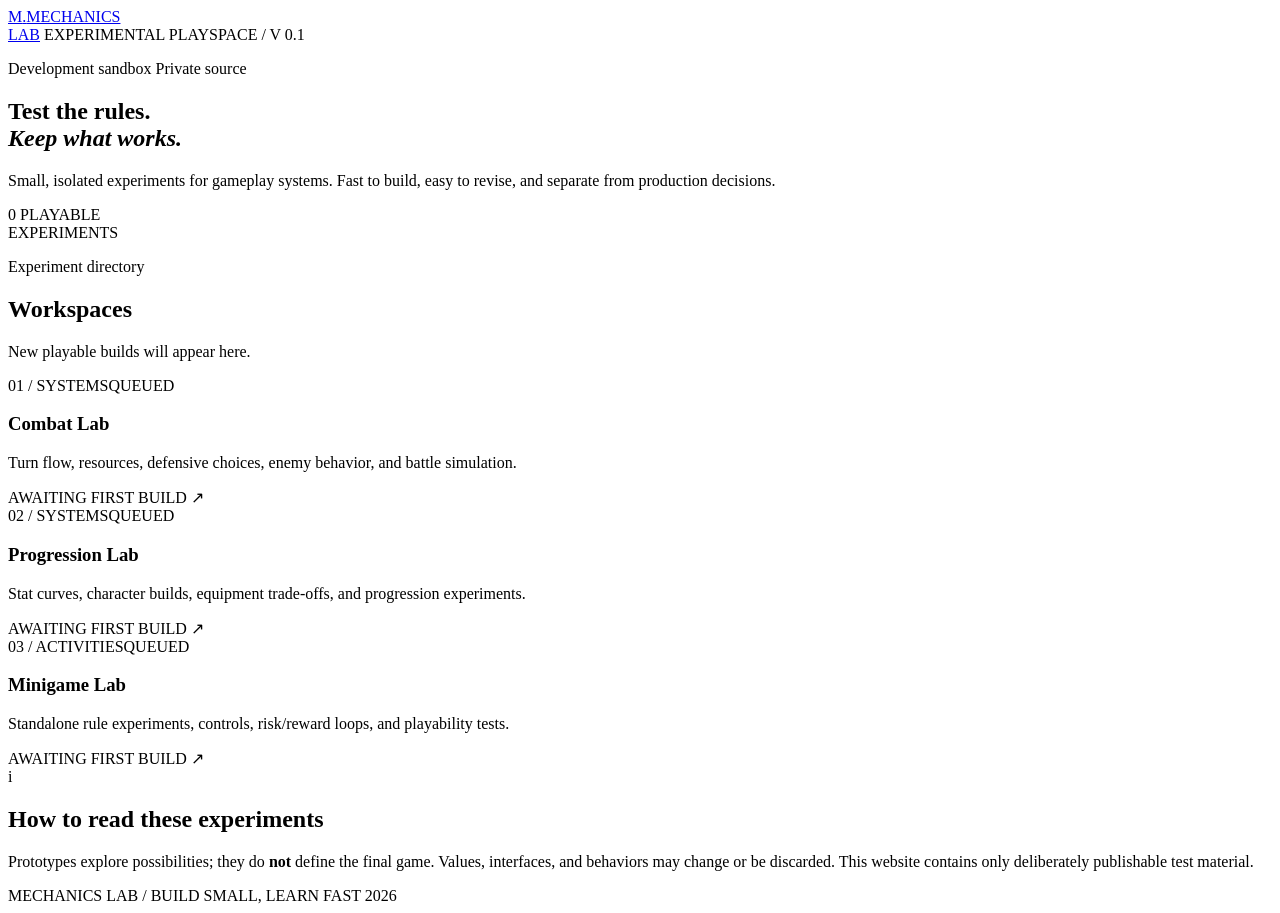
==== docs/index.html @ c1a4bb71 "deploy: add Mechanics Lab index.html" ====
<!doctype html>
<html lang="en">
<head>
  <meta charset="utf-8">
  <meta name="viewport" content="width=device-width, initial-scale=1">
  <meta name="robots" content="noindex, nofollow, noarchive">
  <meta name="description" content="A lightweight playground for game-mechanics experiments.">
  <meta name="theme-color" content="#10191f">
  <title>Mechanics Lab · Prototype Index</title>
  <link rel="stylesheet" href="./styles.css">
  <script src="./app.js" defer></script>
</head>
<body>
  <div class="shell">
    <header class="site-header">
      <a class="brand" href="./" aria-label="Mechanics Lab home"><span class="brand-mark">M<span class="brand-dot">.</span></span><span class="brand-label">MECHANICS<br>LAB</span></a>
      <span class="header-meta">EXPERIMENTAL PLAYSPACE <span aria-hidden="true">/</span> V 0.1</span>
    </header>

    <main id="main">
      <section class="hero" aria-labelledby="hero-title">
        <p class="eyebrow"><span class="pulse" aria-hidden="true"></span> Development sandbox <span class="hairline"></span> Private source</p>
        <div class="hero-grid">
          <div>
            <h1 id="hero-title">Test the rules.<br><em>Keep what works.</em></h1>
            <p class="hero-description">Small, isolated experiments for gameplay systems. Fast to build, easy to revise, and separate from production decisions.</p>
          </div>
          <div class="hero-metric" aria-label="Number of live prototypes">
            <span class="metric-number" id="prototype-count">0</span>
            <span class="metric-label">PLAYABLE<br>EXPERIMENTS</span>
          </div>
        </div>
      </section>

      <section class="catalogue" aria-labelledby="catalogue-title">
        <div class="section-heading">
          <div>
            <p class="eyebrow">Experiment directory</p>
            <h2 id="catalogue-title">Workspaces</h2>
          </div>
          <p class="section-note">New playable builds will appear here.</p>
        </div>
        <div class="card-grid">
          <article class="lab-card" data-status="planned">
            <div class="card-top"><span class="card-number">01 / SYSTEMS</span><span class="card-status">QUEUED</span></div>
            <h3>Combat Lab</h3>
            <p>Turn flow, resources, defensive choices, enemy behavior, and battle simulation.</p>
            <span class="card-footer">AWAITING FIRST BUILD <span aria-hidden="true">↗</span></span>
          </article>
          <article class="lab-card" data-status="planned">
            <div class="card-top"><span class="card-number">02 / SYSTEMS</span><span class="card-status">QUEUED</span></div>
            <h3>Progression Lab</h3>
            <p>Stat curves, character builds, equipment trade-offs, and progression experiments.</p>
            <span class="card-footer">AWAITING FIRST BUILD <span aria-hidden="true">↗</span></span>
          </article>
          <article class="lab-card" data-status="planned">
            <div class="card-top"><span class="card-number">03 / ACTIVITIES</span><span class="card-status">QUEUED</span></div>
            <h3>Minigame Lab</h3>
            <p>Standalone rule experiments, controls, risk/reward loops, and playability tests.</p>
            <span class="card-footer">AWAITING FIRST BUILD <span aria-hidden="true">↗</span></span>
          </article>
        </div>
      </section>

      <section class="note-panel" aria-labelledby="note-title">
        <span class="note-icon" aria-hidden="true">i</span>
        <div>
          <h2 id="note-title">How to read these experiments</h2>
          <p>Prototypes explore possibilities; they do <strong>not</strong> define the final game. Values, interfaces, and behaviors may change or be discarded. This website contains only deliberately publishable test material.</p>
        </div>
      </section>
    </main>

    <footer class="site-footer">
      <span>MECHANICS LAB <span class="muted">/ BUILD SMALL, LEARN FAST</span></span>
      <span id="footer-year">2026</span>
    </footer>
  </div>
</body>
</html>
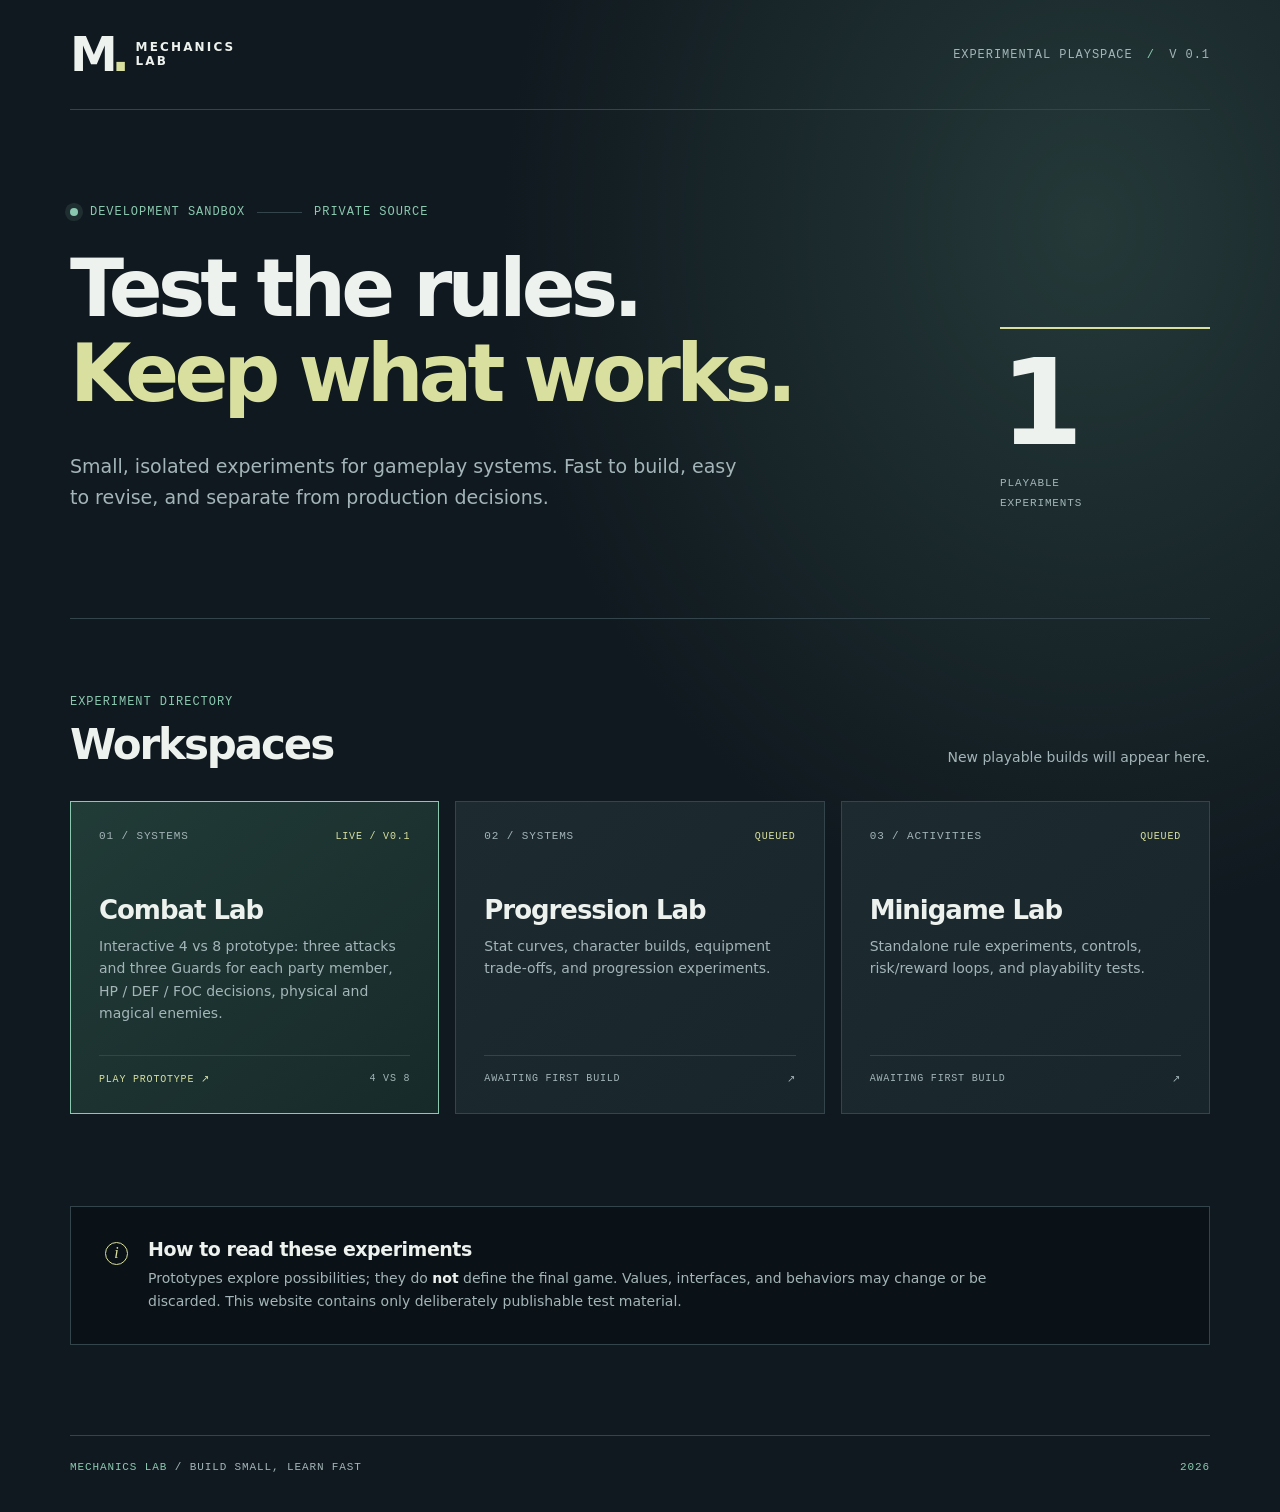
==== commit be1f0327: "deploy: update mechanics lab site" ====
--- a/docs/index.html
+++ b/docs/index.html
@@ -41,11 +41,11 @@
           <p class="section-note">New playable builds will appear here.</p>
         </div>
         <div class="card-grid">
-          <article class="lab-card" data-status="planned">
-            <div class="card-top"><span class="card-number">01 / SYSTEMS</span><span class="card-status">QUEUED</span></div>
+          <article class="lab-card" data-status="live">
+            <div class="card-top"><span class="card-number">01 / SYSTEMS</span><span class="card-status">LIVE / V0.1</span></div>
             <h3>Combat Lab</h3>
-            <p>Turn flow, resources, defensive choices, enemy behavior, and battle simulation.</p>
-            <span class="card-footer">AWAITING FIRST BUILD <span aria-hidden="true">↗</span></span>
+            <p>Interactive 4 vs 8 prototype: three attacks and three Guards for each party member, HP / DEF / FOC decisions, physical and magical enemies.</p>
+            <span class="card-footer"><a href="./combat/" aria-label="Open playable Combat Lab prototype">PLAY PROTOTYPE ↗</a><span>4 VS 8</span></span>
           </article>
           <article class="lab-card" data-status="planned">
             <div class="card-top"><span class="card-number">02 / SYSTEMS</span><span class="card-status">QUEUED</span></div>
--- a/docs/styles.css
+++ b/docs/styles.css
@@ -0,0 +1,87 @@
+:root {
+  color-scheme: dark;
+  --bg: #10191f;
+  --bg-deep: #0b1217;
+  --surface: #19262d;
+  --surface-hover: #1d2e34;
+  --border: #33454b;
+  --text: #edf2ee;
+  --muted: #a3b5b8;
+  --accent: #d9e09f;
+  --accent-2: #8bc8b0;
+  --content-width: 1140px;
+  font-family: Inter, ui-sans-serif, system-ui, -apple-system, BlinkMacSystemFont, "Segoe UI", sans-serif;
+}
+* { box-sizing: border-box; }
+html { background: var(--bg); }
+body { margin: 0; color: var(--text); background: radial-gradient(ellipse at 85% 15%, #253939 0%, transparent 38%), var(--bg); min-height: 100vh; }
+a { color: inherit; }
+a:focus-visible, button:focus-visible { outline: 3px solid var(--accent); outline-offset: 4px; }
+.shell { width: min(calc(100% - 48px), var(--content-width)); margin-inline: auto; }
+.site-header { min-height: 110px; display: flex; justify-content: space-between; align-items: center; border-bottom: 1px solid var(--border); gap: 24px; }
+.brand { text-decoration: none; display: flex; gap: 12px; align-items: center; }
+.brand-mark { font-weight: 800; font-size: 48px; letter-spacing: -.13em; line-height: .9; }
+.brand-dot { color: var(--accent); }
+.brand-label { line-height: 1.12; letter-spacing: .18em; font-weight: 700; font-size: 12px; }
+.header-meta, .eyebrow, .card-number, .card-status, .card-footer, .site-footer, .metric-label { font-family: ui-monospace, SFMono-Regular, Consolas, "Liberation Mono", monospace; letter-spacing: .08em; }
+.header-meta { color: var(--muted); font-size: 12px; }
+.header-meta span { color: var(--accent-2); padding-inline: 6px; }
+.hero { padding: 94px 0 105px; border-bottom: 1px solid var(--border); }
+.eyebrow { text-transform: uppercase; font-size: 12px; line-height: 1.4; color: var(--accent-2); margin: 0 0 26px; display: flex; gap: 12px; align-items: center; }
+.pulse { width: 8px; height: 8px; background: var(--accent-2); border-radius: 50%; box-shadow: 0 0 0 5px rgba(139,200,176,.12); flex-shrink: 0; }
+.hairline { width: 45px; height: 1px; background: var(--border); display: inline-block; }
+.hero-grid { display: grid; grid-template-columns: minmax(0,1fr) 210px; gap: 50px; align-items: end; }
+h1 { max-width: 860px; margin: 0; font-weight: 650; font-size: clamp(43px, 6.2vw, 82px); line-height: 1.07; letter-spacing: -.06em; }
+h1 em { font-style: normal; color: var(--accent); }
+.hero-description { max-width: 670px; margin: 34px 0 0; color: var(--muted); font-size: clamp(16px, 1.5vw, 19px); line-height: 1.65; }
+.hero-metric { border-top: 2px solid var(--accent); display: flex; flex-direction: column; align-items: flex-start; padding-top: 18px; }
+.metric-number { font-size: clamp(78px, 10vw, 120px); letter-spacing: -.1em; line-height: .94; font-weight: 600; }
+.metric-label { color: var(--muted); font-size: 11px; line-height: 1.8; margin-top: 14px; }
+.catalogue { padding: 75px 0 92px; }
+.section-heading { display: flex; justify-content: space-between; align-items: end; gap: 24px; margin-bottom: 32px; }
+.section-heading .eyebrow { margin-bottom: 9px; }
+h2 { font-size: clamp(26px, 3.3vw, 42px); margin: 0; font-weight: 600; letter-spacing: -.05em; }
+.section-note { color: var(--muted); margin: 0 0 4px; font-size: 14px; }
+.card-grid { display: grid; grid-template-columns: repeat(3,minmax(0,1fr)); gap: 16px; }
+.lab-card { border: 1px solid var(--border); background: linear-gradient(140deg, #1d2b31, #18252b); min-height: 306px; padding: 28px; display: flex; flex-direction: column; }
+.lab-card[data-status="live"] { border-color: var(--accent-2); background: linear-gradient(140deg,#213b37,#172a2a); }
+.card-top { display: flex; justify-content: space-between; gap: 12px; align-items: center; margin-bottom: 53px; }
+.card-number { font-size: 11px; color: var(--muted); }
+.card-status { font-size: 10px; color: var(--accent); }
+.lab-card h3 { font-size: 26px; font-weight: 600; letter-spacing: -.04em; margin: 0 0 10px; }
+.lab-card p { color: var(--muted); line-height: 1.6; margin: 0 0 30px; font-size: 14px; }
+.card-footer { border-top: 1px solid var(--border); padding-top: 17px; margin-top: auto; color: var(--muted); font-size: 10px; display: flex; justify-content: space-between; align-items: center; }
+.card-footer a { color: var(--accent); text-decoration: none; }
+.card-footer a:hover { text-decoration: underline; }
+.note-panel { display: flex; gap: 20px; padding: 31px 34px; border: 1px solid var(--border); margin-bottom: 90px; background: var(--bg-deep); }
+.note-icon { color: var(--accent); font-family: Georgia, serif; border: 1px solid var(--accent); border-radius: 50%; width: 23px; height: 23px; flex-shrink: 0; display: grid; place-items: center; font-style: italic; margin-top: 4px; }
+.note-panel h2 { font-size: 19px; letter-spacing: -.025em; margin-bottom: 7px; }
+.note-panel p { color: var(--muted); margin: 0; font-size: 14px; line-height: 1.65; max-width: 850px; }
+.note-panel strong { color: var(--text); font-weight: 600; }
+.site-footer { display: flex; justify-content: space-between; border-top: 1px solid var(--border); padding: 25px 0 39px; color: var(--accent-2); font-size: 11px; }
+.muted { color: var(--muted); }
+.button { background: var(--accent); color: var(--bg-deep); border: 0; border-radius: 2px; padding: 12px 19px; font-family: inherit; font-weight: 700; font-size: 13px; cursor: pointer; }
+.button:hover { filter: brightness(1.08); }
+.demo-panel { margin: 35px 0 90px; background: var(--surface); border: 1px solid var(--border); padding: 30px; }
+.demo-panel p { color: var(--muted); }
+.counter { font-size: 60px; margin: 22px 0; font-weight: 650; font-variant-numeric: tabular-nums; }
+.demo-actions { display: flex; gap: 12px; flex-wrap: wrap; }
+.secondary-button { color: var(--text); border: 1px solid var(--border); background: transparent; border-radius: 2px; padding: 12px 19px; cursor: pointer; }
+@media (max-width: 850px) {
+ .hero-grid { grid-template-columns: 1fr; gap: 46px; }
+ .hero-metric { max-width: 230px; }
+ .card-grid { grid-template-columns: 1fr; }
+ .lab-card { min-height: 245px; }
+ .card-top { margin-bottom: 32px; }
+ .section-note { display: none; }
+}
+@media (max-width: 560px) {
+ .shell { width: min(calc(100% - 32px), var(--content-width)); }
+ .site-header { min-height: 90px; }
+ .header-meta { display: none; }
+ .hero { padding: 65px 0 70px; }
+ .catalogue { padding: 55px 0 60px; }
+ .lab-card { padding: 22px; }
+ .note-panel { padding: 22px; margin-bottom: 60px; }
+ .site-footer { line-height: 1.7; }
+}
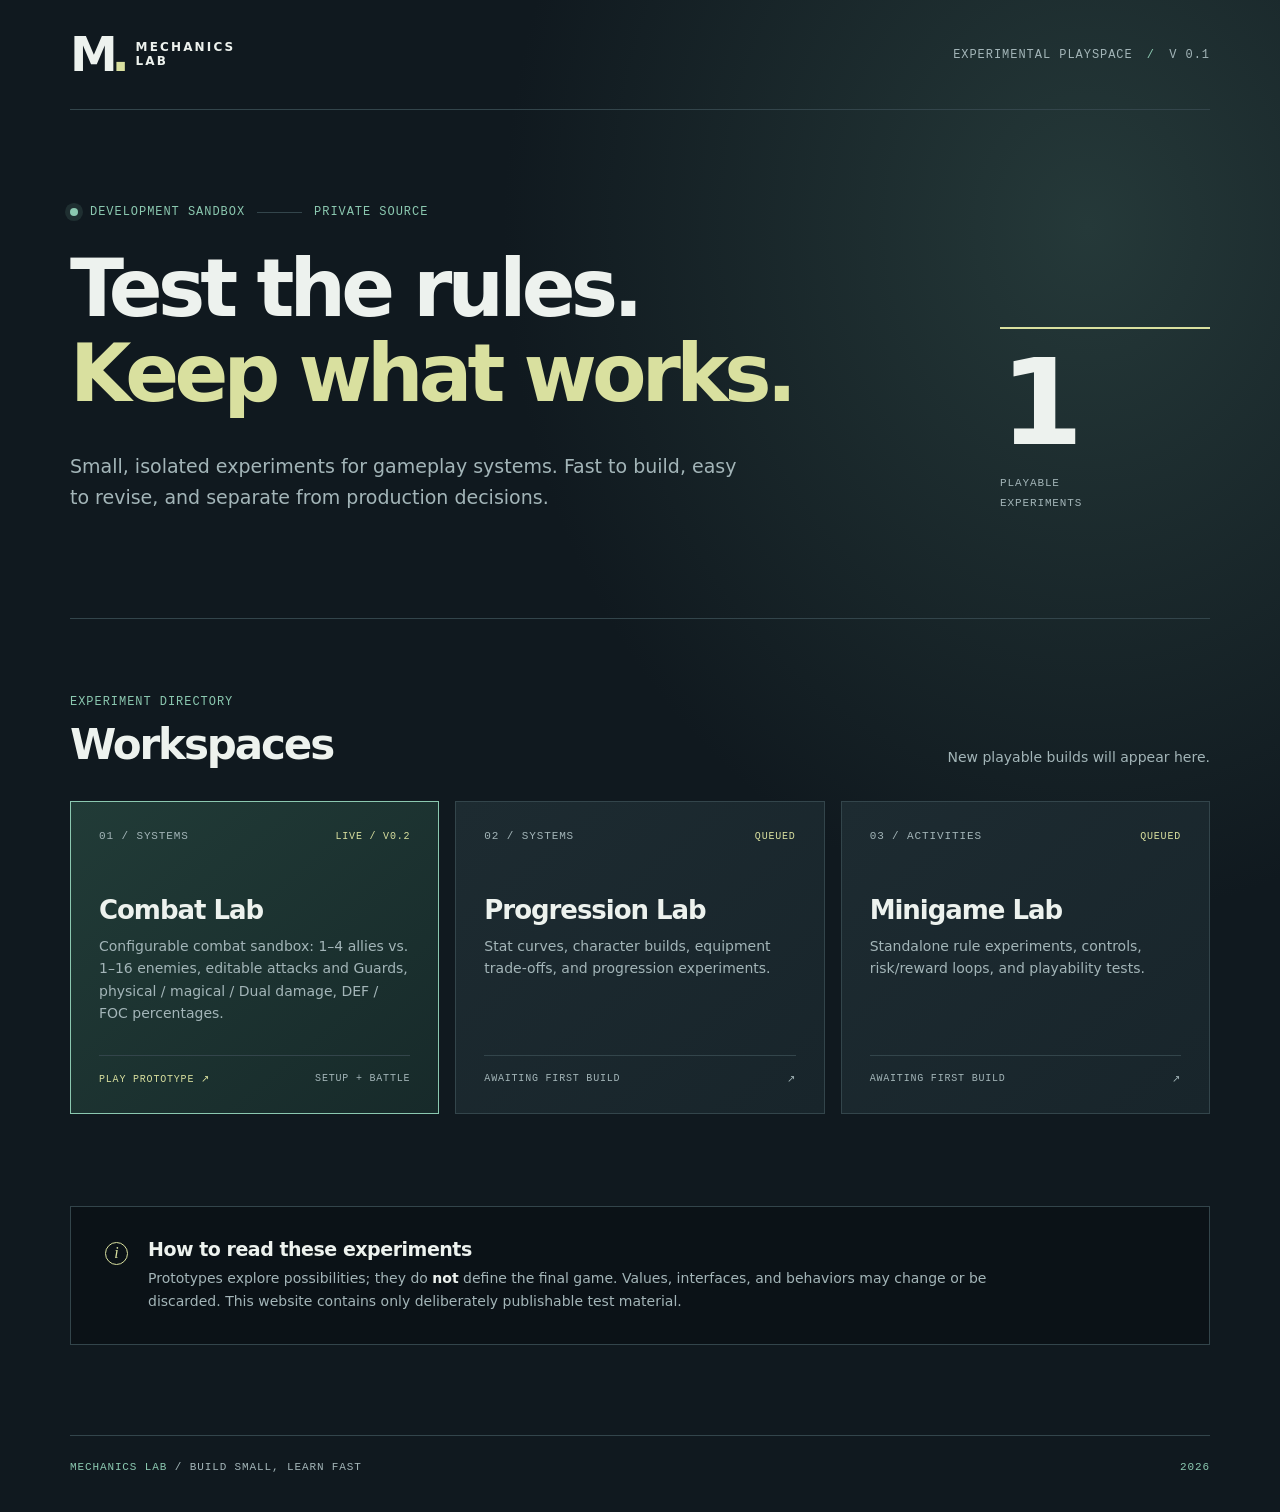
==== commit 5e326098: "deploy: update mechanics lab site" ====
--- a/docs/index.html
+++ b/docs/index.html
@@ -42,10 +42,10 @@
         </div>
         <div class="card-grid">
           <article class="lab-card" data-status="live">
-            <div class="card-top"><span class="card-number">01 / SYSTEMS</span><span class="card-status">LIVE / V0.1</span></div>
+            <div class="card-top"><span class="card-number">01 / SYSTEMS</span><span class="card-status">LIVE / V0.2</span></div>
             <h3>Combat Lab</h3>
-            <p>Interactive 4 vs 8 prototype: three attacks and three Guards for each party member, HP / DEF / FOC decisions, physical and magical enemies.</p>
-            <span class="card-footer"><a href="./combat/" aria-label="Open playable Combat Lab prototype">PLAY PROTOTYPE ↗</a><span>4 VS 8</span></span>
+            <p>Configurable combat sandbox: 1–4 allies vs. 1–16 enemies, editable attacks and Guards, physical / magical / Dual damage, DEF / FOC percentages.</p>
+            <span class="card-footer"><a href="./combat/" aria-label="Open playable Combat Lab prototype">PLAY PROTOTYPE ↗</a><span>SETUP + BATTLE</span></span>
           </article>
           <article class="lab-card" data-status="planned">
             <div class="card-top"><span class="card-number">02 / SYSTEMS</span><span class="card-status">QUEUED</span></div>
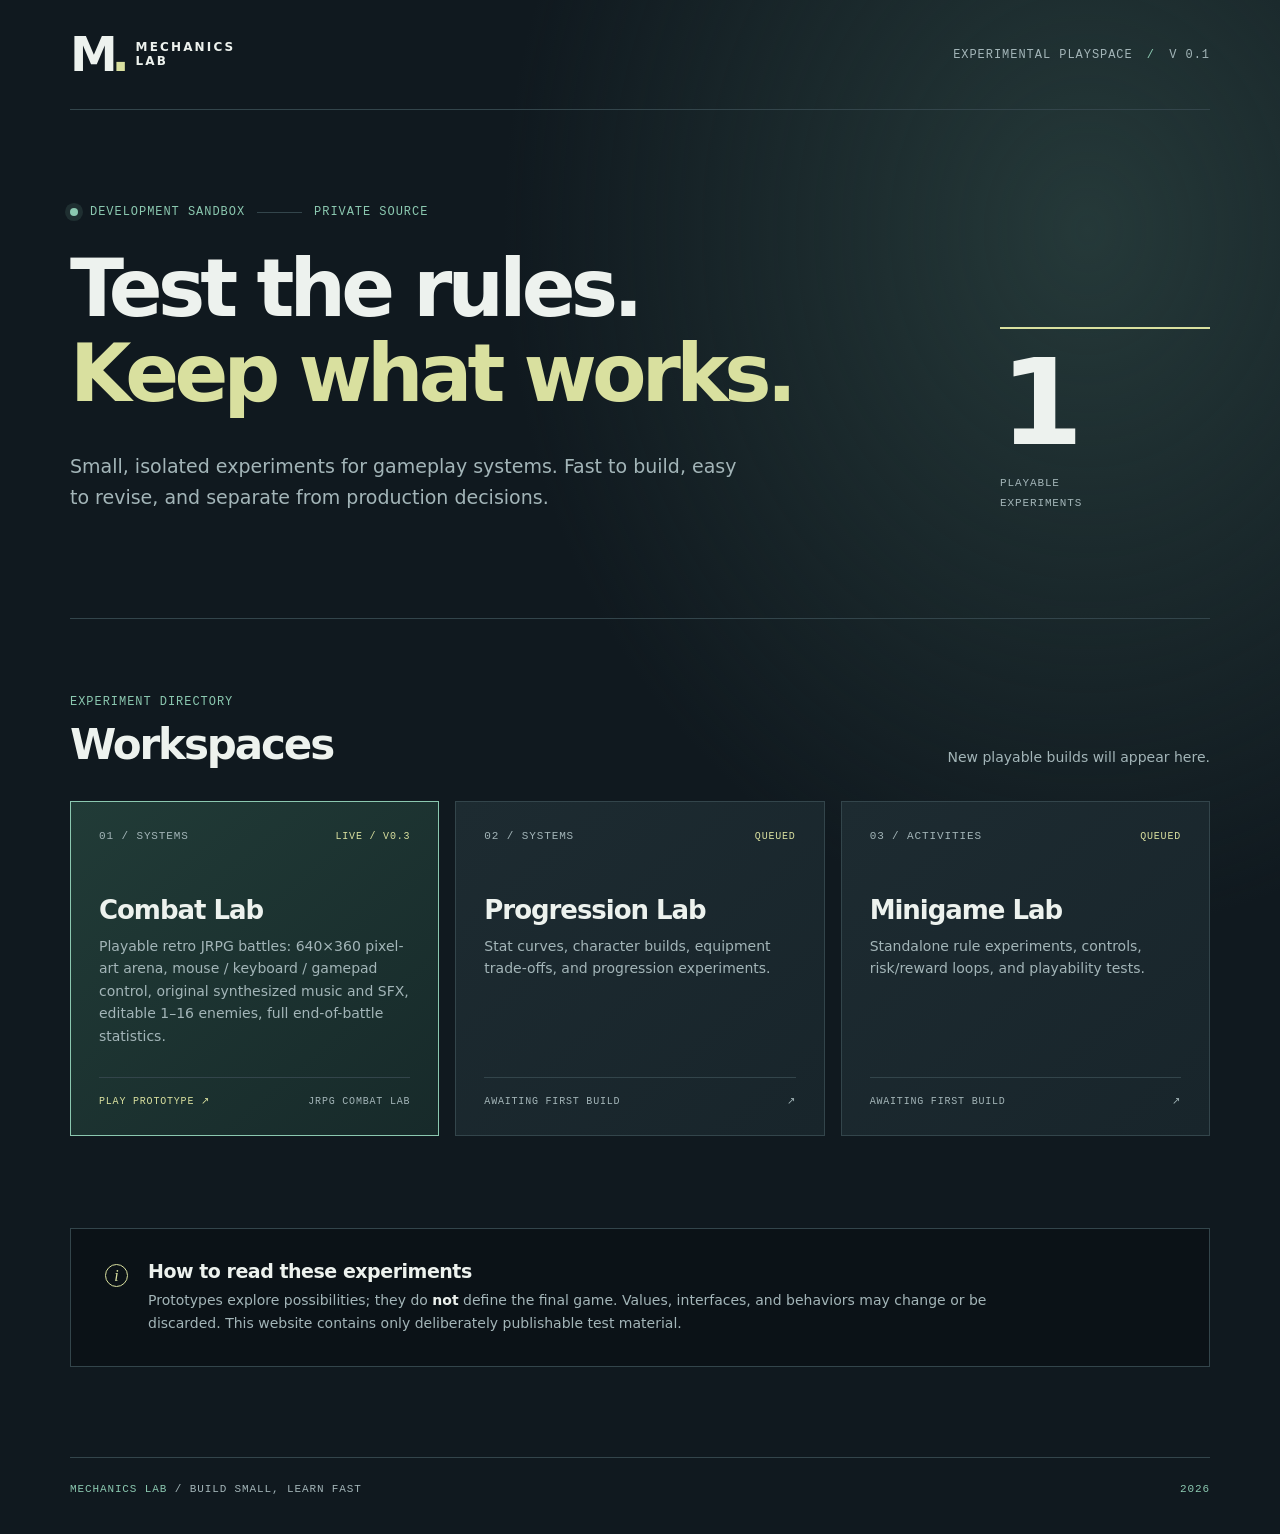
==== commit c32804c0: "deploy: update mechanics lab site" ====
--- a/docs/index.html
+++ b/docs/index.html
@@ -42,10 +42,10 @@
         </div>
         <div class="card-grid">
           <article class="lab-card" data-status="live">
-            <div class="card-top"><span class="card-number">01 / SYSTEMS</span><span class="card-status">LIVE / V0.2</span></div>
+            <div class="card-top"><span class="card-number">01 / SYSTEMS</span><span class="card-status">LIVE / V0.3</span></div>
             <h3>Combat Lab</h3>
-            <p>Configurable combat sandbox: 1–4 allies vs. 1–16 enemies, editable attacks and Guards, physical / magical / Dual damage, DEF / FOC percentages.</p>
-            <span class="card-footer"><a href="./combat/" aria-label="Open playable Combat Lab prototype">PLAY PROTOTYPE ↗</a><span>SETUP + BATTLE</span></span>
+            <p>Playable retro JRPG battles: 640×360 pixel-art arena, mouse / keyboard / gamepad control, original synthesized music and SFX, editable 1–16 enemies, full end-of-battle statistics.</p>
+            <span class="card-footer"><a href="./combat/" aria-label="Open playable Combat Lab prototype">PLAY PROTOTYPE ↗</a><span>JRPG COMBAT LAB</span></span>
           </article>
           <article class="lab-card" data-status="planned">
             <div class="card-top"><span class="card-number">02 / SYSTEMS</span><span class="card-status">QUEUED</span></div>
